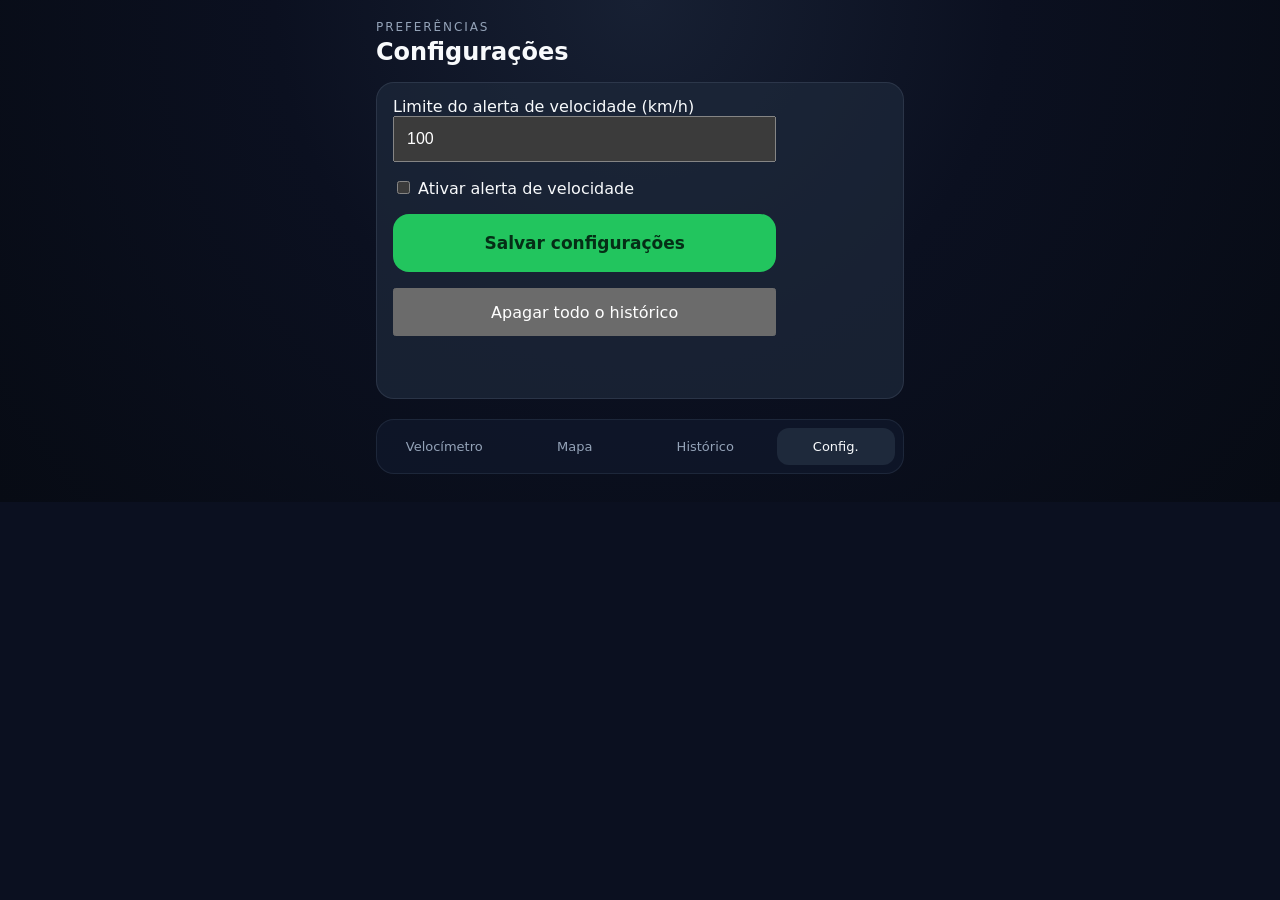
==== pages/configuracoes.html @ 5eee5d93 "Cria tela de configurações" ====
<!DOCTYPE html>
<html lang="pt-BR">
<head>
  <meta charset="UTF-8"><meta name="viewport" content="width=device-width, initial-scale=1.0, viewport-fit=cover">
  <meta name="theme-color" content="#111827"><title>Configurações - GPSSpeed</title><link rel="stylesheet" href="../css/style.css">
</head>
<body>
  <main class="app-shell">
    <header class="topbar"><div><p class="eyebrow">PREFERÊNCIAS</p><h1>Configurações</h1></div></header>
    <form id="settingsForm" class="location-card" style="display:grid;gap:16px">
      <label>Limite do alerta de velocidade (km/h)<input id="speedAlertLimit" type="number" min="10" max="300" step="5" style="width:100%;padding:12px;font-size:16px"></label>
      <label><input id="speedAlertEnabled" type="checkbox"> Ativar alerta de velocidade</label>
      <button class="primary-action" type="submit">Salvar configurações</button>
      <button id="clearTrips" type="button">Apagar todo o histórico</button>
      <p id="settingsStatus" aria-live="polite"></p>
    </form>
    <nav class="bottom-nav"><a href="../index.html">Velocímetro</a><a href="mapa.html">Mapa</a><a href="historico.html">Histórico</a><a class="active" href="configuracoes.html">Config.</a></nav>
  </main>
  <script src="../js/database.js"></script><script src="../js/settings.js"></script>
  <script>
    (() => {
      const form = document.getElementById('settingsForm');
      const enabled = document.getElementById('speedAlertEnabled');
      const limit = document.getElementById('speedAlertLimit');
      const status = document.getElementById('settingsStatus');
      const current = GPSSpeedSettings.load();
      enabled.checked = !!current.speedAlertEnabled;
      limit.value = current.speedAlertLimit;
      form.addEventListener('submit', (event) => {
        event.preventDefault();
        GPSSpeedSettings.save({ speedAlertEnabled: enabled.checked, speedAlertLimit: Number(limit.value) });
        status.textContent = 'Configurações salvas.';
      });
      document.getElementById('clearTrips').addEventListener('click', () => {
        if (confirm('Apagar todos os percursos salvos?')) { GPSSpeedDB.clearTrips(); status.textContent = 'Histórico apagado.'; }
      });
    })();
  </script>
</body>
</html>
---- css/style.css ----
:root {
  color-scheme: dark;
  font-family: Inter, system-ui, -apple-system, BlinkMacSystemFont, "Segoe UI", sans-serif;
  background: #0b1020;
  color: #f8fafc;
}

* { box-sizing: border-box; }
body { margin: 0; min-height: 100%; background: radial-gradient(circle at top, #172033 0, #0b1020 45%, #070b14 100%); }
button, a { font: inherit; }
button { min-height: 48px; }

.app-shell {
  width: min(100%, 560px);
  margin: 0 auto;
  padding: 20px 16px 28px;
}

.topbar, .secondary-actions, .location-card, .bottom-nav {
  display: flex;
  align-items: center;
  justify-content: space-between;
  gap: 12px;
}

.eyebrow { margin: 0 0 4px; font-size: 12px; letter-spacing: .16em; color: #94a3b8; }
h1 { margin: 0; font-size: 24px; }
.gps-status { display: flex; align-items: center; gap: 8px; font-size: 13px; color: #cbd5e1; }
.gps-dot { width: 9px; height: 9px; border-radius: 50%; background: #f59e0b; box-shadow: 0 0 12px rgba(245,158,11,.65); }
.gps-status.ready .gps-dot { background: #22c55e; box-shadow: 0 0 12px rgba(34,197,94,.65); }

.speed-panel { text-align: center; padding: 42px 12px 28px; }
.speed-value { font-size: clamp(88px, 30vw, 148px); line-height: .9; font-weight: 800; letter-spacing: -.07em; font-variant-numeric: tabular-nums; }
.speed-unit { margin-top: 12px; font-size: 22px; color: #cbd5e1; }
.accuracy { margin-top: 10px; font-size: 13px; color: #64748b; }

.stats-grid { display: grid; grid-template-columns: repeat(2, minmax(0,1fr)); gap: 10px; }
.stat-card, .location-card { background: rgba(30,41,59,.72); border: 1px solid rgba(148,163,184,.15); border-radius: 18px; }
.stat-card { padding: 16px; }
.stat-card span, .location-card span { display: block; font-size: 12px; color: #94a3b8; margin-bottom: 6px; }
.stat-card strong { font-size: 20px; font-variant-numeric: tabular-nums; }

.trip-actions { margin-top: 18px; }
.primary-action, .secondary-actions button {
  border: 0;
  border-radius: 16px;
  font-weight: 700;
  cursor: pointer;
}
.primary-action { width: 100%; min-height: 58px; background: #22c55e; color: #052e16; font-size: 17px; }
.secondary-actions { margin-top: 10px; }
.secondary-actions button { flex: 1; background: #1e293b; color: #f8fafc; }
.secondary-actions button:disabled { opacity: .4; cursor: not-allowed; }

.location-card { margin-top: 16px; padding: 14px 16px; align-items: stretch; }
.location-card > div { min-width: 0; flex: 1; }
.location-card strong { display: block; overflow-wrap: anywhere; font-size: 14px; font-variant-numeric: tabular-nums; }

.bottom-nav { margin-top: 20px; padding: 8px; background: rgba(15,23,42,.9); border: 1px solid rgba(148,163,184,.12); border-radius: 18px; overflow-x: auto; }
.bottom-nav a { flex: 1; min-width: 86px; text-align: center; text-decoration: none; color: #94a3b8; padding: 11px 8px; border-radius: 12px; font-size: 13px; }
.bottom-nav a.active { background: #1e293b; color: #f8fafc; }

@media (max-width: 360px) {
  .topbar { align-items: flex-start; flex-direction: column; }
  .speed-panel { padding-top: 32px; }
  .stats-grid { grid-template-columns: 1fr; }
}
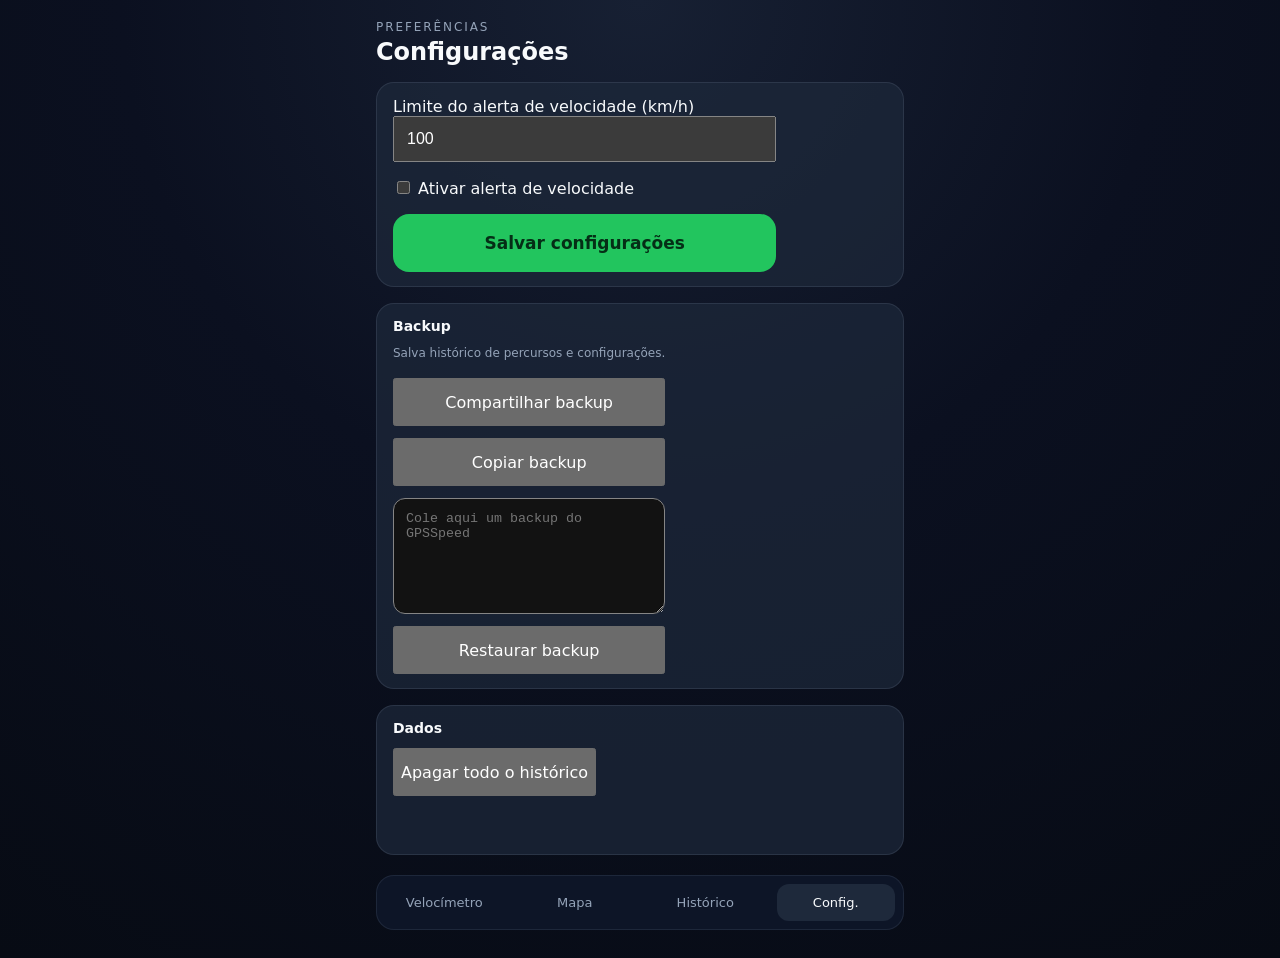
==== commit 08b808a3: "Add backup and restore controls" ====
--- a/pages/configuracoes.html
+++ b/pages/configuracoes.html
@@ -11,12 +11,26 @@
       <label>Limite do alerta de velocidade (km/h)<input id="speedAlertLimit" type="number" min="10" max="300" step="5" style="width:100%;padding:12px;font-size:16px"></label>
       <label><input id="speedAlertEnabled" type="checkbox"> Ativar alerta de velocidade</label>
       <button class="primary-action" type="submit">Salvar configurações</button>
+    </form>
+
+    <section class="location-card" style="display:grid;gap:12px;margin-top:16px">
+      <strong>Backup</strong>
+      <span>Salva histórico de percursos e configurações.</span>
+      <button id="shareBackup" type="button">Compartilhar backup</button>
+      <button id="copyBackup" type="button">Copiar backup</button>
+      <textarea id="restoreData" rows="6" placeholder="Cole aqui um backup do GPSSpeed" style="width:100%;padding:12px;border-radius:12px"></textarea>
+      <button id="restoreBackup" type="button">Restaurar backup</button>
+    </section>
+
+    <section class="location-card" style="display:grid;gap:12px;margin-top:16px">
+      <strong>Dados</strong>
       <button id="clearTrips" type="button">Apagar todo o histórico</button>
       <p id="settingsStatus" aria-live="polite"></p>
-    </form>
+    </section>
+
     <nav class="bottom-nav"><a href="../index.html">Velocímetro</a><a href="mapa.html">Mapa</a><a href="historico.html">Histórico</a><a class="active" href="configuracoes.html">Config.</a></nav>
   </main>
-  <script src="../js/database.js"></script><script src="../js/settings.js"></script>
+  <script src="../js/database.js"></script><script src="../js/settings.js"></script><script src="../js/trips.js"></script>
   <script>
     (() => {
       const form = document.getElementById('settingsForm');
@@ -26,11 +40,42 @@
       const current = GPSSpeedSettings.load();
       enabled.checked = !!current.speedAlertEnabled;
       limit.value = current.speedAlertLimit;
+
       form.addEventListener('submit', (event) => {
         event.preventDefault();
         GPSSpeedSettings.save({ speedAlertEnabled: enabled.checked, speedAlertLimit: Number(limit.value) });
         status.textContent = 'Configurações salvas.';
       });
+
+      document.getElementById('shareBackup').addEventListener('click', () => {
+        try {
+          const backup = GPSSpeedTrips.buildBackup();
+          if (window.AndroidBridge?.shareText) AndroidBridge.shareText('Backup GPSSpeed', backup, 'application/json');
+          else if (navigator.share) navigator.share({ title: 'Backup GPSSpeed', text: backup });
+          else navigator.clipboard?.writeText(backup);
+          status.textContent = 'Backup preparado para compartilhar.';
+        } catch (_) { status.textContent = 'Não foi possível gerar o backup.'; }
+      });
+
+      document.getElementById('copyBackup').addEventListener('click', () => {
+        try {
+          const backup = GPSSpeedTrips.buildBackup();
+          if (window.AndroidBridge?.copyText) AndroidBridge.copyText('Backup GPSSpeed', backup);
+          else navigator.clipboard?.writeText(backup);
+          status.textContent = 'Backup copiado.';
+        } catch (_) { status.textContent = 'Não foi possível copiar o backup.'; }
+      });
+
+      document.getElementById('restoreBackup').addEventListener('click', () => {
+        const raw = document.getElementById('restoreData').value.trim();
+        if (!raw) { status.textContent = 'Cole um backup primeiro.'; return; }
+        try {
+          const count = GPSSpeedTrips.restoreBackup(raw);
+          status.textContent = `Backup restaurado: ${count} percurso(s).`;
+          document.getElementById('restoreData').value = '';
+        } catch (_) { status.textContent = 'Esse backup não é válido.'; }
+      });
+
       document.getElementById('clearTrips').addEventListener('click', () => {
         if (confirm('Apagar todos os percursos salvos?')) { GPSSpeedDB.clearTrips(); status.textContent = 'Histórico apagado.'; }
       });
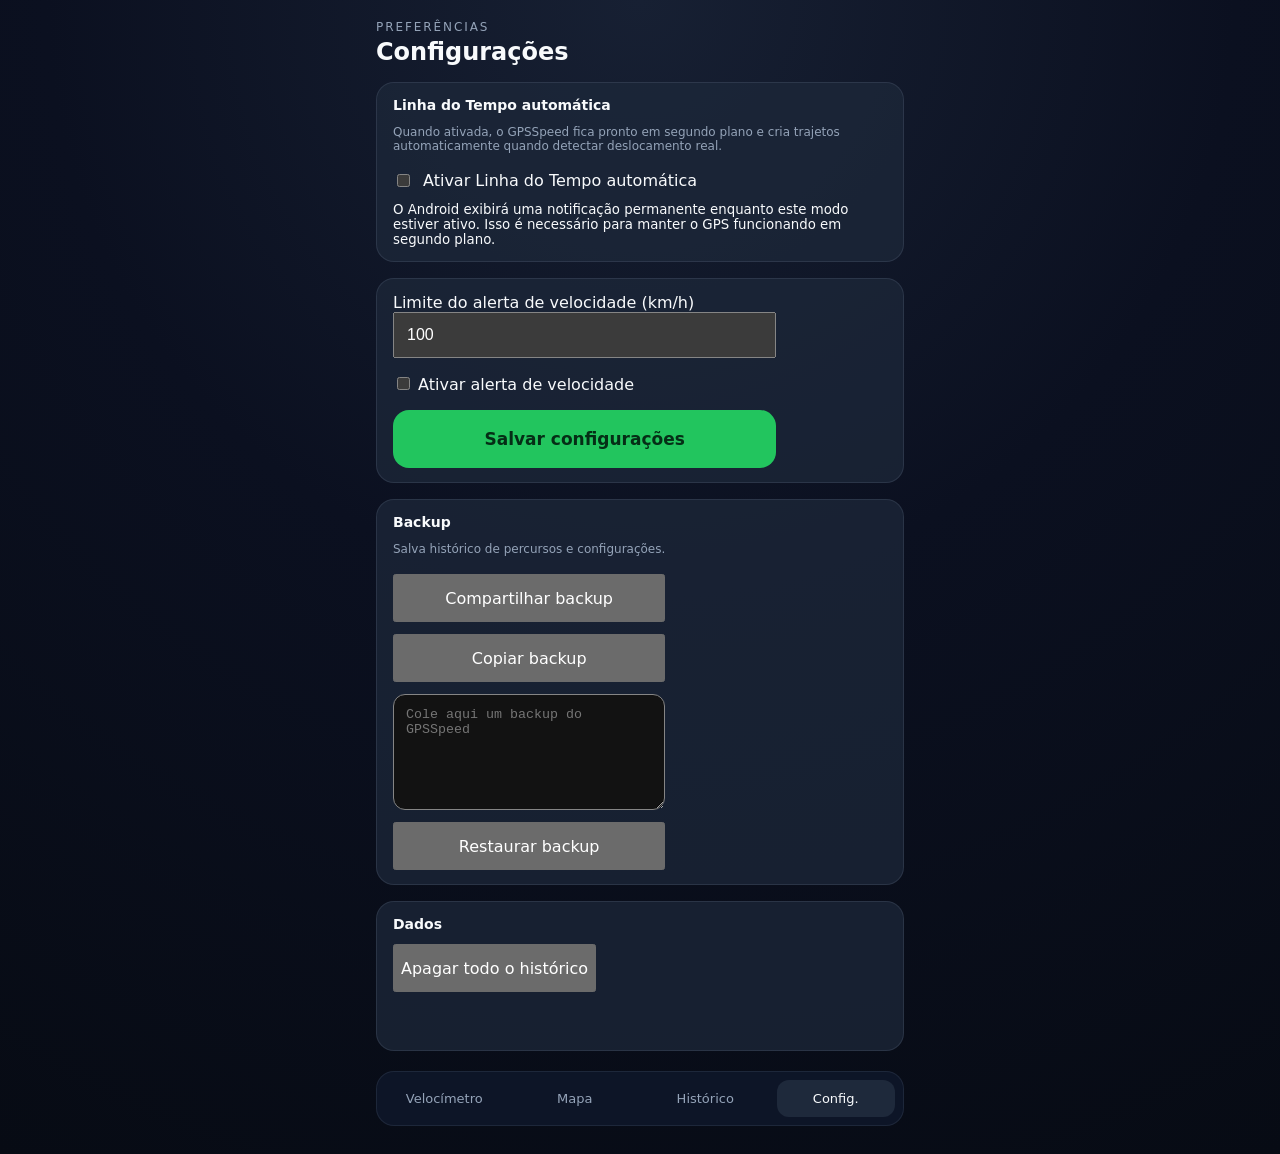
==== commit 947dbb90: "Add automatic timeline setting" ====
--- a/pages/configuracoes.html
+++ b/pages/configuracoes.html
@@ -7,7 +7,15 @@
 <body>
   <main class="app-shell">
     <header class="topbar"><div><p class="eyebrow">PREFERÊNCIAS</p><h1>Configurações</h1></div></header>
-    <form id="settingsForm" class="location-card" style="display:grid;gap:16px">
+
+    <section class="location-card" style="display:grid;gap:12px">
+      <strong>Linha do Tempo automática</strong>
+      <span>Quando ativada, o GPSSpeed fica pronto em segundo plano e cria trajetos automaticamente quando detectar deslocamento real.</span>
+      <label style="display:flex;align-items:center;gap:10px"><input id="autoTimelineEnabled" type="checkbox"> Ativar Linha do Tempo automática</label>
+      <small>O Android exibirá uma notificação permanente enquanto este modo estiver ativo. Isso é necessário para manter o GPS funcionando em segundo plano.</small>
+    </section>
+
+    <form id="settingsForm" class="location-card" style="display:grid;gap:16px;margin-top:16px">
       <label>Limite do alerta de velocidade (km/h)<input id="speedAlertLimit" type="number" min="10" max="300" step="5" style="width:100%;padding:12px;font-size:16px"></label>
       <label><input id="speedAlertEnabled" type="checkbox"> Ativar alerta de velocidade</label>
       <button class="primary-action" type="submit">Salvar configurações</button>
@@ -36,10 +44,32 @@
       const form = document.getElementById('settingsForm');
       const enabled = document.getElementById('speedAlertEnabled');
       const limit = document.getElementById('speedAlertLimit');
+      const autoTimeline = document.getElementById('autoTimelineEnabled');
       const status = document.getElementById('settingsStatus');
       const current = GPSSpeedSettings.load();
       enabled.checked = !!current.speedAlertEnabled;
       limit.value = current.speedAlertLimit;
+
+      try {
+        autoTimeline.checked = !!window.AndroidBridge?.isAutoTimelineEnabled?.();
+      } catch (_) {
+        autoTimeline.disabled = true;
+      }
+
+      autoTimeline.addEventListener('change', () => {
+        try {
+          if (autoTimeline.checked) {
+            window.AndroidBridge?.enableAutoTimeline?.();
+            status.textContent = 'Linha do Tempo automática ativada.';
+          } else {
+            window.AndroidBridge?.disableAutoTimeline?.();
+            status.textContent = 'Linha do Tempo automática desativada.';
+          }
+        } catch (_) {
+          autoTimeline.checked = !autoTimeline.checked;
+          status.textContent = 'Não foi possível alterar o modo automático.';
+        }
+      });
 
       form.addEventListener('submit', (event) => {
         event.preventDefault();
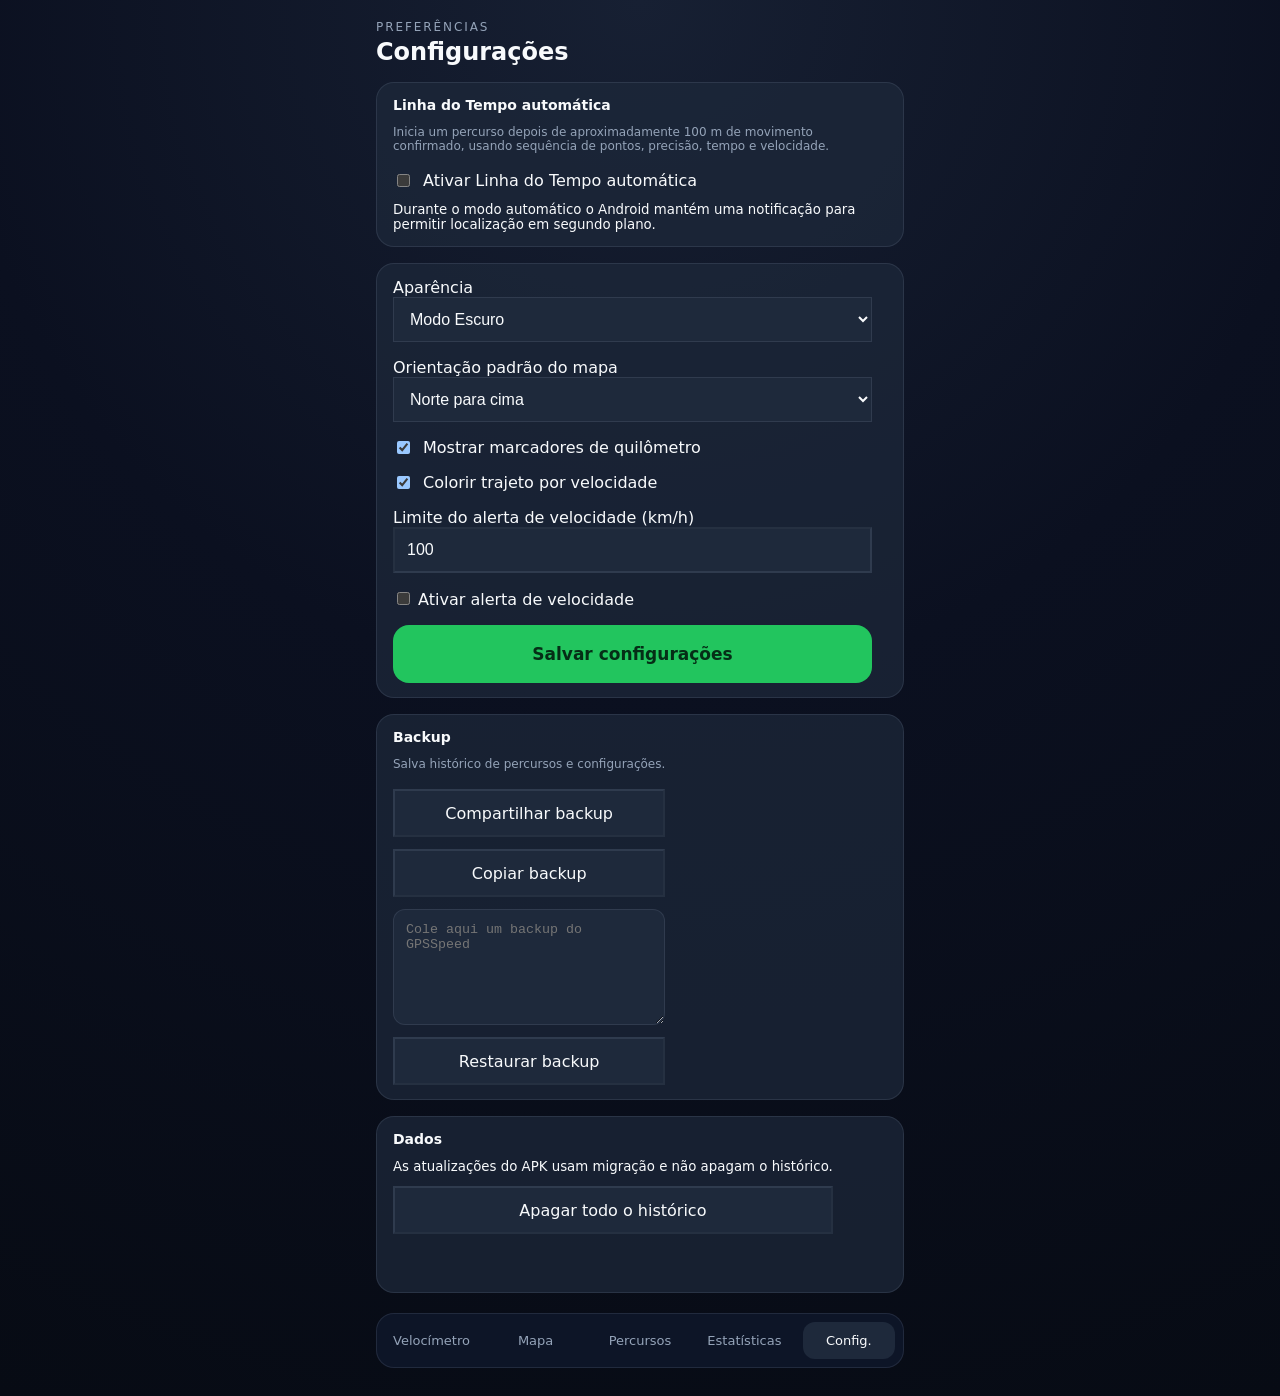
==== commit db25660f: "Add theme and map preferences to settings" ====
--- a/pages/configuracoes.html
+++ b/pages/configuracoes.html
@@ -1,115 +1 @@
-<!DOCTYPE html>
-<html lang="pt-BR">
-<head>
-  <meta charset="UTF-8"><meta name="viewport" content="width=device-width, initial-scale=1.0, viewport-fit=cover">
-  <meta name="theme-color" content="#111827"><title>Configurações - GPSSpeed</title><link rel="stylesheet" href="../css/style.css">
-</head>
-<body>
-  <main class="app-shell">
-    <header class="topbar"><div><p class="eyebrow">PREFERÊNCIAS</p><h1>Configurações</h1></div></header>
-
-    <section class="location-card" style="display:grid;gap:12px">
-      <strong>Linha do Tempo automática</strong>
-      <span>Quando ativada, o GPSSpeed fica pronto em segundo plano e cria trajetos automaticamente quando detectar deslocamento real.</span>
-      <label style="display:flex;align-items:center;gap:10px"><input id="autoTimelineEnabled" type="checkbox"> Ativar Linha do Tempo automática</label>
-      <small>O Android exibirá uma notificação permanente enquanto este modo estiver ativo. Isso é necessário para manter o GPS funcionando em segundo plano.</small>
-    </section>
-
-    <form id="settingsForm" class="location-card" style="display:grid;gap:16px;margin-top:16px">
-      <label>Limite do alerta de velocidade (km/h)<input id="speedAlertLimit" type="number" min="10" max="300" step="5" style="width:100%;padding:12px;font-size:16px"></label>
-      <label><input id="speedAlertEnabled" type="checkbox"> Ativar alerta de velocidade</label>
-      <button class="primary-action" type="submit">Salvar configurações</button>
-    </form>
-
-    <section class="location-card" style="display:grid;gap:12px;margin-top:16px">
-      <strong>Backup</strong>
-      <span>Salva histórico de percursos e configurações.</span>
-      <button id="shareBackup" type="button">Compartilhar backup</button>
-      <button id="copyBackup" type="button">Copiar backup</button>
-      <textarea id="restoreData" rows="6" placeholder="Cole aqui um backup do GPSSpeed" style="width:100%;padding:12px;border-radius:12px"></textarea>
-      <button id="restoreBackup" type="button">Restaurar backup</button>
-    </section>
-
-    <section class="location-card" style="display:grid;gap:12px;margin-top:16px">
-      <strong>Dados</strong>
-      <button id="clearTrips" type="button">Apagar todo o histórico</button>
-      <p id="settingsStatus" aria-live="polite"></p>
-    </section>
-
-    <nav class="bottom-nav"><a href="../index.html">Velocímetro</a><a href="mapa.html">Mapa</a><a href="historico.html">Histórico</a><a class="active" href="configuracoes.html">Config.</a></nav>
-  </main>
-  <script src="../js/database.js"></script><script src="../js/settings.js"></script><script src="../js/trips.js"></script>
-  <script>
-    (() => {
-      const form = document.getElementById('settingsForm');
-      const enabled = document.getElementById('speedAlertEnabled');
-      const limit = document.getElementById('speedAlertLimit');
-      const autoTimeline = document.getElementById('autoTimelineEnabled');
-      const status = document.getElementById('settingsStatus');
-      const current = GPSSpeedSettings.load();
-      enabled.checked = !!current.speedAlertEnabled;
-      limit.value = current.speedAlertLimit;
-
-      try {
-        autoTimeline.checked = !!window.AndroidBridge?.isAutoTimelineEnabled?.();
-      } catch (_) {
-        autoTimeline.disabled = true;
-      }
-
-      autoTimeline.addEventListener('change', () => {
-        try {
-          if (autoTimeline.checked) {
-            window.AndroidBridge?.enableAutoTimeline?.();
-            status.textContent = 'Linha do Tempo automática ativada.';
-          } else {
-            window.AndroidBridge?.disableAutoTimeline?.();
-            status.textContent = 'Linha do Tempo automática desativada.';
-          }
-        } catch (_) {
-          autoTimeline.checked = !autoTimeline.checked;
-          status.textContent = 'Não foi possível alterar o modo automático.';
-        }
-      });
-
-      form.addEventListener('submit', (event) => {
-        event.preventDefault();
-        GPSSpeedSettings.save({ speedAlertEnabled: enabled.checked, speedAlertLimit: Number(limit.value) });
-        status.textContent = 'Configurações salvas.';
-      });
-
-      document.getElementById('shareBackup').addEventListener('click', () => {
-        try {
-          const backup = GPSSpeedTrips.buildBackup();
-          if (window.AndroidBridge?.shareText) AndroidBridge.shareText('Backup GPSSpeed', backup, 'application/json');
-          else if (navigator.share) navigator.share({ title: 'Backup GPSSpeed', text: backup });
-          else navigator.clipboard?.writeText(backup);
-          status.textContent = 'Backup preparado para compartilhar.';
-        } catch (_) { status.textContent = 'Não foi possível gerar o backup.'; }
-      });
-
-      document.getElementById('copyBackup').addEventListener('click', () => {
-        try {
-          const backup = GPSSpeedTrips.buildBackup();
-          if (window.AndroidBridge?.copyText) AndroidBridge.copyText('Backup GPSSpeed', backup);
-          else navigator.clipboard?.writeText(backup);
-          status.textContent = 'Backup copiado.';
-        } catch (_) { status.textContent = 'Não foi possível copiar o backup.'; }
-      });
-
-      document.getElementById('restoreBackup').addEventListener('click', () => {
-        const raw = document.getElementById('restoreData').value.trim();
-        if (!raw) { status.textContent = 'Cole um backup primeiro.'; return; }
-        try {
-          const count = GPSSpeedTrips.restoreBackup(raw);
-          status.textContent = `Backup restaurado: ${count} percurso(s).`;
-          document.getElementById('restoreData').value = '';
-        } catch (_) { status.textContent = 'Esse backup não é válido.'; }
-      });
-
-      document.getElementById('clearTrips').addEventListener('click', () => {
-        if (confirm('Apagar todos os percursos salvos?')) { GPSSpeedDB.clearTrips(); status.textContent = 'Histórico apagado.'; }
-      });
-    })();
-  </script>
-</body>
-</html>
+<!DOCTYPE html><html lang="pt-BR"><head><meta charset="UTF-8"><meta name="viewport" content="width=device-width,initial-scale=1.0,viewport-fit=cover"><meta name="theme-color" content="#111827"><title>Configurações - GPSSpeed</title><link rel="stylesheet" href="../css/style.css"></head><body><main class="app-shell"><header class="topbar"><div><p class="eyebrow">PREFERÊNCIAS</p><h1>Configurações</h1></div></header><section class="location-card" style="display:grid;gap:12px"><strong>Linha do Tempo automática</strong><span>Inicia um percurso depois de aproximadamente 100 m de movimento confirmado, usando sequência de pontos, precisão, tempo e velocidade.</span><label style="display:flex;align-items:center;gap:10px"><input id="autoTimelineEnabled" type="checkbox"> Ativar Linha do Tempo automática</label><small>Durante o modo automático o Android mantém uma notificação para permitir localização em segundo plano.</small></section><form id="settingsForm" class="location-card" style="display:grid;gap:16px;margin-top:16px"><label>Aparência<select id="theme" style="width:100%;padding:12px;font-size:16px"><option value="dark">Modo Escuro</option><option value="light">Modo Claro</option></select></label><label>Orientação padrão do mapa<select id="orientation" style="width:100%;padding:12px;font-size:16px"><option value="north">Norte para cima</option><option value="vehicle">Direção do veículo para cima</option></select></label><label style="display:flex;align-items:center;gap:10px"><input id="kmMarkers" type="checkbox"> Mostrar marcadores de quilômetro</label><label style="display:flex;align-items:center;gap:10px"><input id="speedColors" type="checkbox"> Colorir trajeto por velocidade</label><label>Limite do alerta de velocidade (km/h)<input id="speedAlertLimit" type="number" min="10" max="300" step="5" style="width:100%;padding:12px;font-size:16px"></label><label><input id="speedAlertEnabled" type="checkbox"> Ativar alerta de velocidade</label><button class="primary-action" type="submit">Salvar configurações</button></form><section class="location-card" style="display:grid;gap:12px;margin-top:16px"><strong>Backup</strong><span>Salva histórico de percursos e configurações.</span><button id="shareBackup">Compartilhar backup</button><button id="copyBackup">Copiar backup</button><textarea id="restoreData" rows="6" placeholder="Cole aqui um backup do GPSSpeed" style="width:100%;padding:12px;border-radius:12px"></textarea><button id="restoreBackup">Restaurar backup</button></section><section class="location-card" style="display:grid;gap:12px;margin-top:16px"><strong>Dados</strong><small>As atualizações do APK usam migração e não apagam o histórico.</small><button id="clearTrips">Apagar todo o histórico</button><p id="settingsStatus" aria-live="polite"></p></section><nav class="bottom-nav"><a href="../index.html">Velocímetro</a><a href="mapa.html">Mapa</a><a href="historico.html">Percursos</a><a href="estatisticas.html">Estatísticas</a><a class="active" href="configuracoes.html">Config.</a></nav></main><script src="../js/database.js"></script><script src="../js/settings.js"></script><script src="../js/trips.js"></script><script>(()=>{const form=document.getElementById('settingsForm'),enabled=document.getElementById('speedAlertEnabled'),limit=document.getElementById('speedAlertLimit'),auto=document.getElementById('autoTimelineEnabled'),status=document.getElementById('settingsStatus'),theme=document.getElementById('theme'),orientation=document.getElementById('orientation'),km=document.getElementById('kmMarkers'),colors=document.getElementById('speedColors'),current=GPSSpeedSettings.load();enabled.checked=!!current.speedAlertEnabled;limit.value=current.speedAlertLimit;theme.value=current.theme;orientation.value=current.mapOrientation||'north';km.checked=current.kmMarkers!==false;colors.checked=current.speedColors!==false;try{auto.checked=!!window.AndroidBridge?.isAutoTimelineEnabled?.();}catch(_){auto.disabled=true;}auto.addEventListener('change',()=>{try{if(auto.checked){AndroidBridge?.enableAutoTimeline?.();status.textContent='Linha do Tempo automática ativada.';}else{AndroidBridge?.disableAutoTimeline?.();status.textContent='Linha do Tempo automática desativada.';}}catch(_){auto.checked=!auto.checked;status.textContent='Não foi possível alterar o modo automático.';}});form.addEventListener('submit',e=>{e.preventDefault();GPSSpeedSettings.save({speedAlertEnabled:enabled.checked,speedAlertLimit:+limit.value,theme:theme.value,mapOrientation:orientation.value,kmMarkers:km.checked,speedColors:colors.checked});try{localStorage.setItem('gpsspeed.kmMarkers.v1',km.checked?'1':'0');localStorage.setItem('gpsspeed.speedColors.v1',colors.checked?'1':'0');}catch(_){}status.textContent='Configurações salvas.';});document.getElementById('shareBackup').addEventListener('click',()=>{try{const b=GPSSpeedTrips.buildBackup();if(window.AndroidBridge?.shareText)AndroidBridge.shareText('Backup GPSSpeed',b,'application/json');else navigator.share?.({title:'Backup GPSSpeed',text:b});status.textContent='Backup preparado.';}catch(_){status.textContent='Não foi possível gerar backup.';}});document.getElementById('copyBackup').addEventListener('click',()=>{try{const b=GPSSpeedTrips.buildBackup();if(window.AndroidBridge?.copyText)AndroidBridge.copyText('Backup GPSSpeed',b);status.textContent='Backup copiado.';}catch(_){status.textContent='Não foi possível copiar.';}});document.getElementById('restoreBackup').addEventListener('click',()=>{const raw=document.getElementById('restoreData').value.trim();if(!raw){status.textContent='Cole um backup primeiro.';return;}try{const count=GPSSpeedTrips.restoreBackup(raw);status.textContent=`Backup restaurado: ${count} percurso(s).`;document.getElementById('restoreData').value='';}catch(_){status.textContent='Backup inválido.';}});document.getElementById('clearTrips').addEventListener('click',()=>{if(confirm('Apagar todos os percursos salvos?')){GPSSpeedDB.clearTrips();status.textContent='Histórico apagado.';}});})();</script></body></html>
--- a/css/style.css
+++ b/css/style.css
@@ -3,65 +3,8 @@
   font-family: Inter, system-ui, -apple-system, BlinkMacSystemFont, "Segoe UI", sans-serif;
   background: #0b1020;
   color: #f8fafc;
+  --bg:#0b1020; --bg2:#070b14; --panel:#1e293b; --panel-soft:rgba(30,41,59,.72); --panel-nav:rgba(15,23,42,.9);
+  --text:#f8fafc; --muted:#94a3b8; --muted2:#64748b; --border:rgba(148,163,184,.15); --button:#1e293b;
 }
-
-* { box-sizing: border-box; }
-body { margin: 0; min-height: 100%; background: radial-gradient(circle at top, #172033 0, #0b1020 45%, #070b14 100%); }
-button, a { font: inherit; }
-button { min-height: 48px; }
-
-.app-shell {
-  width: min(100%, 560px);
-  margin: 0 auto;
-  padding: 20px 16px 28px;
-}
-
-.topbar, .secondary-actions, .location-card, .bottom-nav {
-  display: flex;
-  align-items: center;
-  justify-content: space-between;
-  gap: 12px;
-}
-
-.eyebrow { margin: 0 0 4px; font-size: 12px; letter-spacing: .16em; color: #94a3b8; }
-h1 { margin: 0; font-size: 24px; }
-.gps-status { display: flex; align-items: center; gap: 8px; font-size: 13px; color: #cbd5e1; }
-.gps-dot { width: 9px; height: 9px; border-radius: 50%; background: #f59e0b; box-shadow: 0 0 12px rgba(245,158,11,.65); }
-.gps-status.ready .gps-dot { background: #22c55e; box-shadow: 0 0 12px rgba(34,197,94,.65); }
-
-.speed-panel { text-align: center; padding: 42px 12px 28px; }
-.speed-value { font-size: clamp(88px, 30vw, 148px); line-height: .9; font-weight: 800; letter-spacing: -.07em; font-variant-numeric: tabular-nums; }
-.speed-unit { margin-top: 12px; font-size: 22px; color: #cbd5e1; }
-.accuracy { margin-top: 10px; font-size: 13px; color: #64748b; }
-
-.stats-grid { display: grid; grid-template-columns: repeat(2, minmax(0,1fr)); gap: 10px; }
-.stat-card, .location-card { background: rgba(30,41,59,.72); border: 1px solid rgba(148,163,184,.15); border-radius: 18px; }
-.stat-card { padding: 16px; }
-.stat-card span, .location-card span { display: block; font-size: 12px; color: #94a3b8; margin-bottom: 6px; }
-.stat-card strong { font-size: 20px; font-variant-numeric: tabular-nums; }
-
-.trip-actions { margin-top: 18px; }
-.primary-action, .secondary-actions button {
-  border: 0;
-  border-radius: 16px;
-  font-weight: 700;
-  cursor: pointer;
-}
-.primary-action { width: 100%; min-height: 58px; background: #22c55e; color: #052e16; font-size: 17px; }
-.secondary-actions { margin-top: 10px; }
-.secondary-actions button { flex: 1; background: #1e293b; color: #f8fafc; }
-.secondary-actions button:disabled { opacity: .4; cursor: not-allowed; }
-
-.location-card { margin-top: 16px; padding: 14px 16px; align-items: stretch; }
-.location-card > div { min-width: 0; flex: 1; }
-.location-card strong { display: block; overflow-wrap: anywhere; font-size: 14px; font-variant-numeric: tabular-nums; }
-
-.bottom-nav { margin-top: 20px; padding: 8px; background: rgba(15,23,42,.9); border: 1px solid rgba(148,163,184,.12); border-radius: 18px; overflow-x: auto; }
-.bottom-nav a { flex: 1; min-width: 86px; text-align: center; text-decoration: none; color: #94a3b8; padding: 11px 8px; border-radius: 12px; font-size: 13px; }
-.bottom-nav a.active { background: #1e293b; color: #f8fafc; }
-
-@media (max-width: 360px) {
-  .topbar { align-items: flex-start; flex-direction: column; }
-  .speed-panel { padding-top: 32px; }
-  .stats-grid { grid-template-columns: 1fr; }
-}
+:root[data-theme="light"]{color-scheme:light;background:#eef2f7;color:#0f172a;--bg:#f8fafc;--bg2:#e2e8f0;--panel:#fff;--panel-soft:rgba(255,255,255,.92);--panel-nav:rgba(255,255,255,.96);--text:#0f172a;--muted:#475569;--muted2:#64748b;--border:rgba(71,85,105,.18);--button:#e2e8f0}
+*{box-sizing:border-box}body{margin:0;min-height:100%;background:radial-gradient(circle at top,#172033 0,var(--bg) 45%,var(--bg2) 100%);color:var(--text)}:root[data-theme="light"] body{background:linear-gradient(#f8fafc,#e2e8f0)}button,a{font:inherit}button{min-height:48px}.app-shell{width:min(100%,560px);margin:0 auto;padding:20px 16px 28px}.topbar,.secondary-actions,.location-card,.bottom-nav{display:flex;align-items:center;justify-content:space-between;gap:12px}.eyebrow{margin:0 0 4px;font-size:12px;letter-spacing:.16em;color:var(--muted)}h1{margin:0;font-size:24px}.gps-status{display:flex;align-items:center;gap:8px;font-size:13px;color:var(--muted)}.gps-dot{width:9px;height:9px;border-radius:50%;background:#f59e0b;box-shadow:0 0 12px rgba(245,158,11,.65)}.gps-status.ready .gps-dot{background:#22c55e;box-shadow:0 0 12px rgba(34,197,94,.65)}.speed-panel{text-align:center;padding:42px 12px 28px}.speed-value{font-size:clamp(88px,30vw,148px);line-height:.9;font-weight:800;letter-spacing:-.07em;font-variant-numeric:tabular-nums}.speed-unit{margin-top:12px;font-size:22px;color:var(--muted)}.accuracy{margin-top:10px;font-size:13px;color:var(--muted2)}.stats-grid{display:grid;grid-template-columns:repeat(2,minmax(0,1fr));gap:10px}.stat-card,.location-card{background:var(--panel-soft);border:1px solid var(--border);border-radius:18px}.stat-card{padding:16px}.stat-card span,.location-card span{display:block;font-size:12px;color:var(--muted);margin-bottom:6px}.stat-card strong{font-size:20px;font-variant-numeric:tabular-nums}.trip-actions{margin-top:18px}.primary-action,.secondary-actions button{border:0;border-radius:16px;font-weight:700;cursor:pointer}.primary-action{width:100%;min-height:58px;background:#22c55e;color:#052e16;font-size:17px}.secondary-actions{margin-top:10px}.secondary-actions button{flex:1;background:var(--button);color:var(--text)}.secondary-actions button:disabled{opacity:.4;cursor:not-allowed}.location-card{margin-top:16px;padding:14px 16px;align-items:stretch}.location-card>div{min-width:0;flex:1}.location-card strong{display:block;overflow-wrap:anywhere;font-size:14px;font-variant-numeric:tabular-nums}.bottom-nav{margin-top:20px;padding:8px;background:var(--panel-nav);border:1px solid var(--border);border-radius:18px;overflow-x:auto}.bottom-nav a{flex:1;min-width:82px;text-align:center;text-decoration:none;color:var(--muted);padding:11px 8px;border-radius:12px;font-size:13px}.bottom-nav a.active{background:var(--panel);color:var(--text)}button,input,select,textarea{color:var(--text);background:var(--panel);border-color:var(--border)}@media(max-width:360px){.topbar{align-items:flex-start;flex-direction:column}.speed-panel{padding-top:32px}.stats-grid{grid-template-columns:1fr}}
